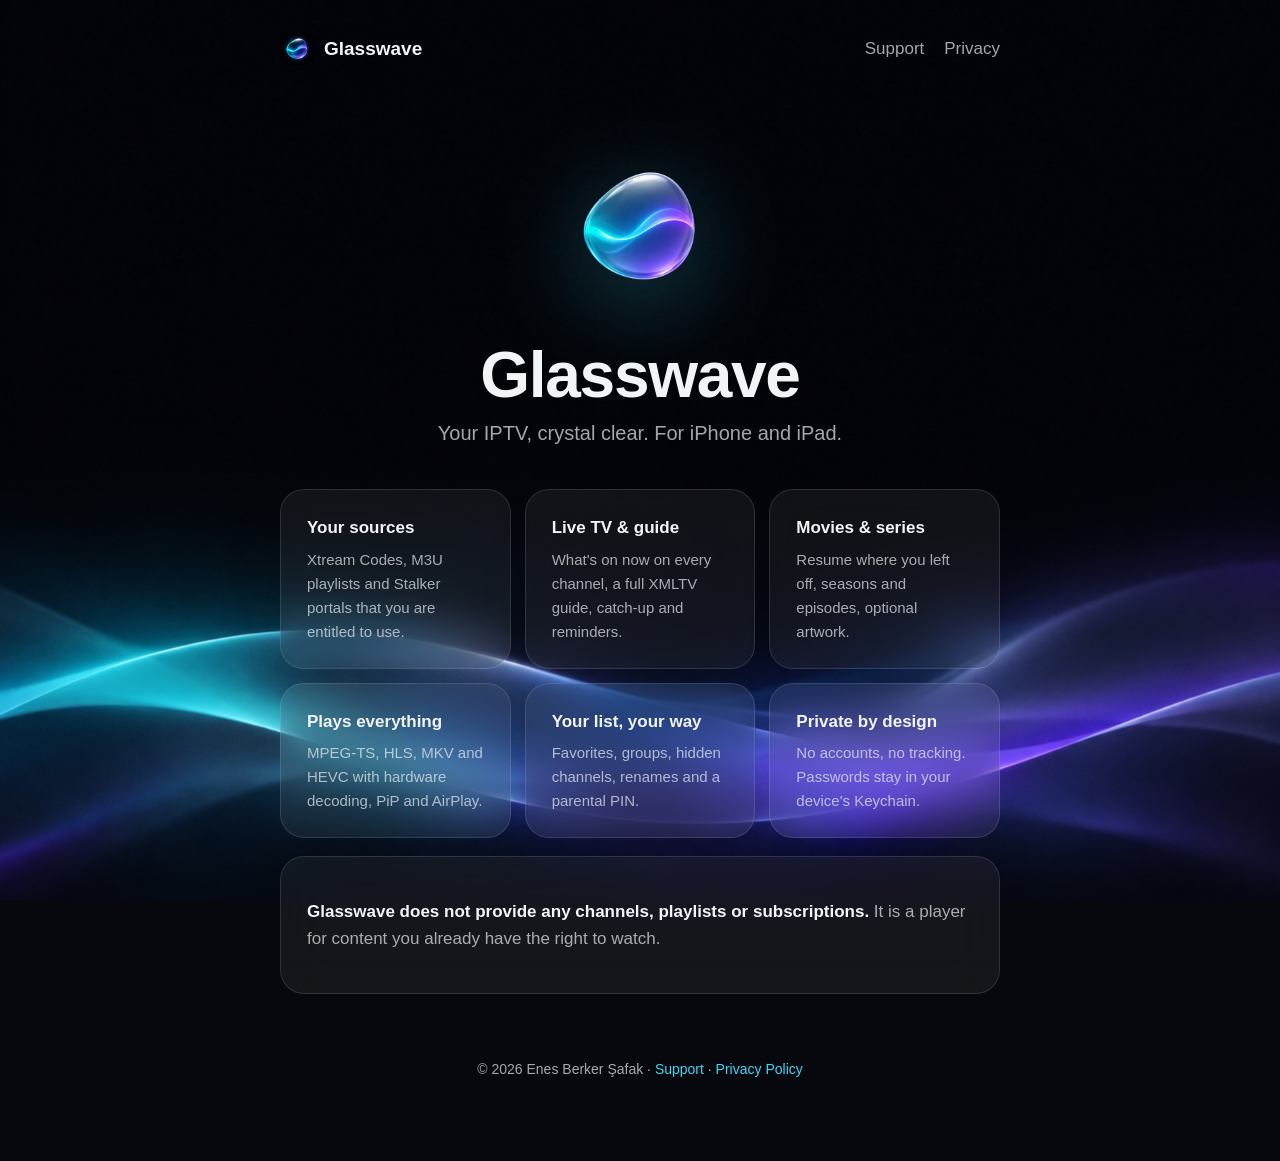
==== index.html @ 93c2eee1 "Glasswave website: home, support, privacy policy, demo playlist Co-Authored-By: Claude Opus 5.5 <nor" ====
<!doctype html>
<html lang="en">
<head>
  <meta charset="utf-8">
  <meta name="viewport" content="width=device-width, initial-scale=1">
  <title>Glasswave: IPTV Player</title>
  <meta name="description" content="A fast, private IPTV player for iPhone and iPad. Xtream Codes, M3U and Stalker, with a full TV guide.">
  <link rel="icon" href="assets/icon.png">
  <link rel="apple-touch-icon" href="assets/icon.png">
  <link rel="stylesheet" href="style.css">
</head>
<body>
  <div class="wrap">
    <nav>
      <a class="brand" href="./"><img src="assets/icon.png" alt="">Glasswave</a>
      <a href="support.html">Support</a>
      <a href="privacy.html">Privacy</a>
    </nav>

    <section class="hero">
      <img src="assets/brandmark.png" alt="">
      <h1>Glasswave</h1>
      <p>Your IPTV, crystal clear. For iPhone and iPad.</p>
    </section>

    <div class="grid">
      <div class="card"><h3>Your sources</h3><p>Xtream Codes, M3U playlists and Stalker portals that you are entitled to use.</p></div>
      <div class="card"><h3>Live TV &amp; guide</h3><p>What's on now on every channel, a full XMLTV guide, catch-up and reminders.</p></div>
      <div class="card"><h3>Movies &amp; series</h3><p>Resume where you left off, seasons and episodes, optional artwork.</p></div>
      <div class="card"><h3>Plays everything</h3><p>MPEG-TS, HLS, MKV and HEVC with hardware decoding, PiP and AirPlay.</p></div>
      <div class="card"><h3>Your list, your way</h3><p>Favorites, groups, hidden channels, renames and a parental PIN.</p></div>
      <div class="card"><h3>Private by design</h3><p>No accounts, no tracking. Passwords stay in your device's Keychain.</p></div>
    </div>

    <div class="card">
      <p><strong>Glasswave does not provide any channels, playlists or subscriptions.</strong>
      It is a player for content you already have the right to watch.</p>
    </div>

    <footer>© 2026 Enes Berker Şafak · <a href="support.html">Support</a> · <a href="privacy.html">Privacy Policy</a></footer>
  </div>
</body>
</html>
---- style.css ----
:root {
  --abyss: #07080d;
  --surface: rgba(255, 255, 255, 0.06);
  --line: rgba(255, 255, 255, 0.12);
  --text: #f2f4f8;
  --muted: rgba(242, 244, 248, 0.68);
  --accent: #3dd6f5;
  --violet: #7b61ff;
}

* { box-sizing: border-box; }

html { color-scheme: dark; }

body {
  margin: 0;
  background: var(--abyss) url("assets/background.jpg") center bottom / cover fixed no-repeat;
  color: var(--text);
  font: 17px/1.6 -apple-system, BlinkMacSystemFont, "SF Pro Text", "Segoe UI", Roboto, sans-serif;
  -webkit-font-smoothing: antialiased;
}

a { color: var(--accent); text-decoration: none; }
a:hover { text-decoration: underline; }

.wrap { max-width: 760px; margin: 0 auto; padding: 32px 20px 80px; }

nav { display: flex; align-items: center; gap: 20px; margin-bottom: 48px; flex-wrap: wrap; }
nav .brand { display: flex; align-items: center; gap: 10px; color: var(--text); font-weight: 700; font-size: 19px; margin-right: auto; }
nav .brand img { width: 34px; height: 34px; border-radius: 9px; }
nav a { color: var(--muted); }

.hero { text-align: center; padding: 24px 0 40px; }
.hero img { width: 180px; height: 180px; filter: drop-shadow(0 20px 50px rgba(61, 214, 245, 0.35)); }
.hero h1 { font-size: clamp(40px, 8vw, 64px); line-height: 1.05; margin: 16px 0 8px; letter-spacing: -0.02em; }
.hero p { color: var(--muted); font-size: 20px; margin: 0; }

h1 { font-size: 40px; letter-spacing: -0.02em; line-height: 1.1; margin: 0 0 8px; }
h2 { font-size: 22px; margin: 36px 0 8px; }
p, li { color: var(--muted); }
strong { color: var(--text); }

.card {
  background: var(--surface);
  border: 1px solid var(--line);
  border-radius: 24px;
  padding: 24px 26px;
  margin: 18px 0;
  backdrop-filter: blur(24px);
  -webkit-backdrop-filter: blur(24px);
}

.grid { display: grid; grid-template-columns: repeat(auto-fit, minmax(220px, 1fr)); gap: 14px; }
.grid .card { margin: 0; }
.grid h3 { margin: 0 0 6px; font-size: 17px; color: var(--text); }
.grid p { margin: 0; font-size: 15px; }

code {
  background: rgba(255, 255, 255, 0.08);
  border-radius: 8px;
  padding: 2px 8px;
  font-size: 15px;
  word-break: break-all;
}

.button {
  display: inline-block;
  background: var(--accent);
  color: var(--abyss);
  font-weight: 600;
  border-radius: 999px;
  padding: 12px 24px;
  margin-top: 8px;
}
.button:hover { text-decoration: none; filter: brightness(1.08); }

.note { font-size: 14px; color: var(--muted); }
footer { margin-top: 64px; font-size: 14px; color: var(--muted); text-align: center; }
hr { border: 0; border-top: 1px solid var(--line); margin: 40px 0; }
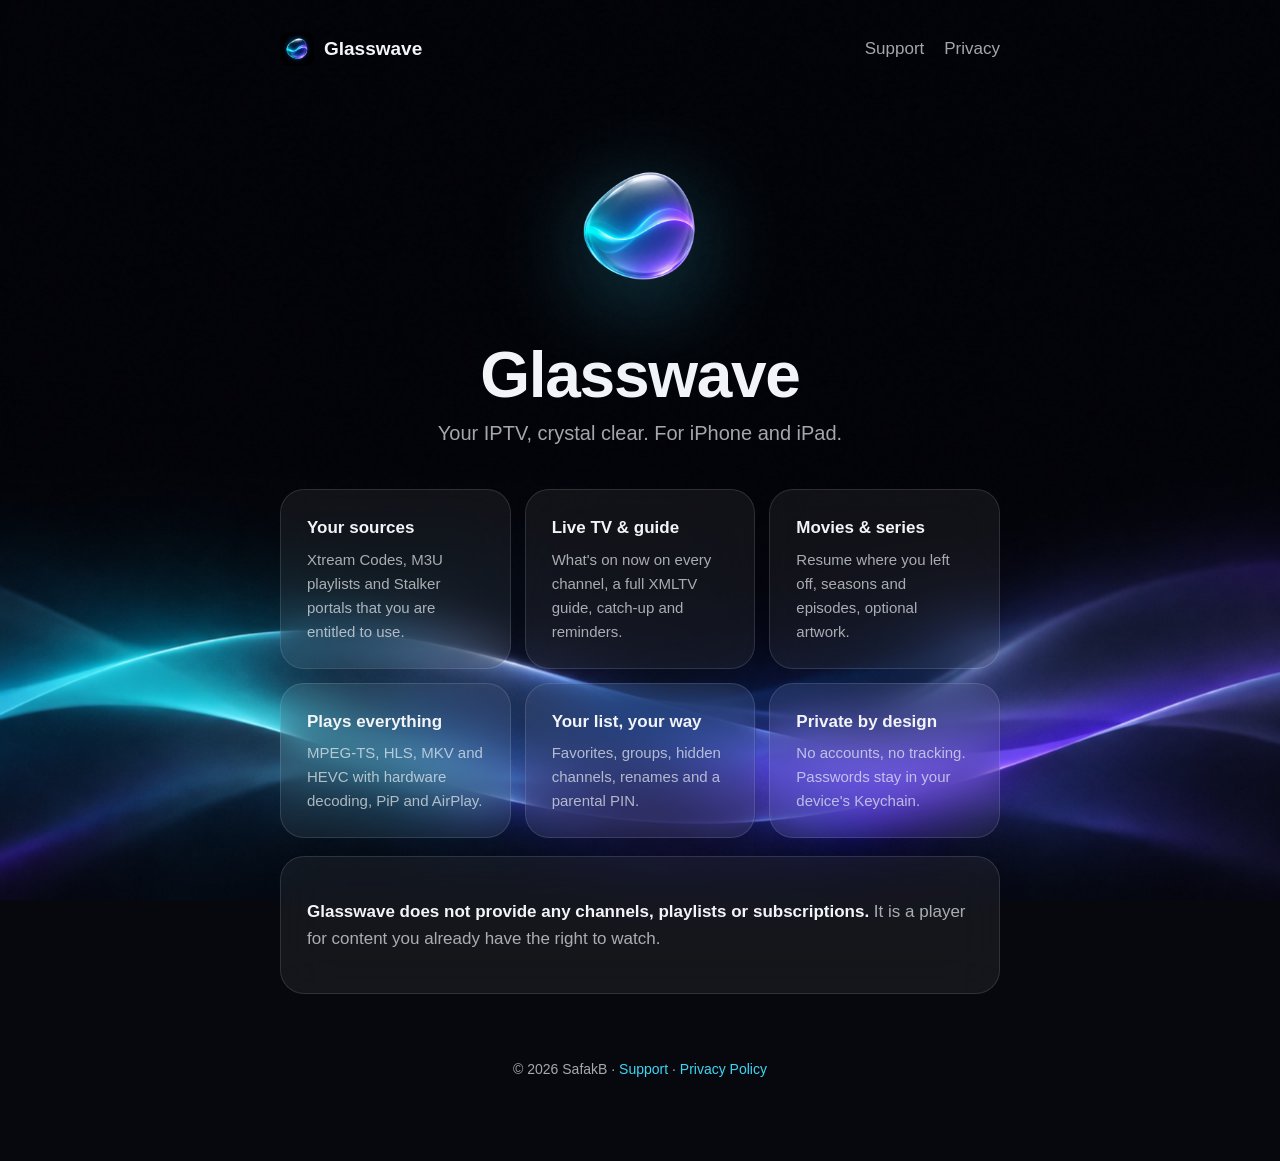
==== commit 06af1a33: "Copyright: SafakB Co-Authored-By: Claude Opus 5.5 <noreply@anthropic.com>" ====
--- a/index.html
+++ b/index.html
@@ -37,7 +37,7 @@
       It is a player for content you already have the right to watch.</p>
     </div>
 
-    <footer>© 2026 Enes Berker Şafak · <a href="support.html">Support</a> · <a href="privacy.html">Privacy Policy</a></footer>
+    <footer>© 2026 SafakB · <a href="support.html">Support</a> · <a href="privacy.html">Privacy Policy</a></footer>
   </div>
 </body>
 </html>
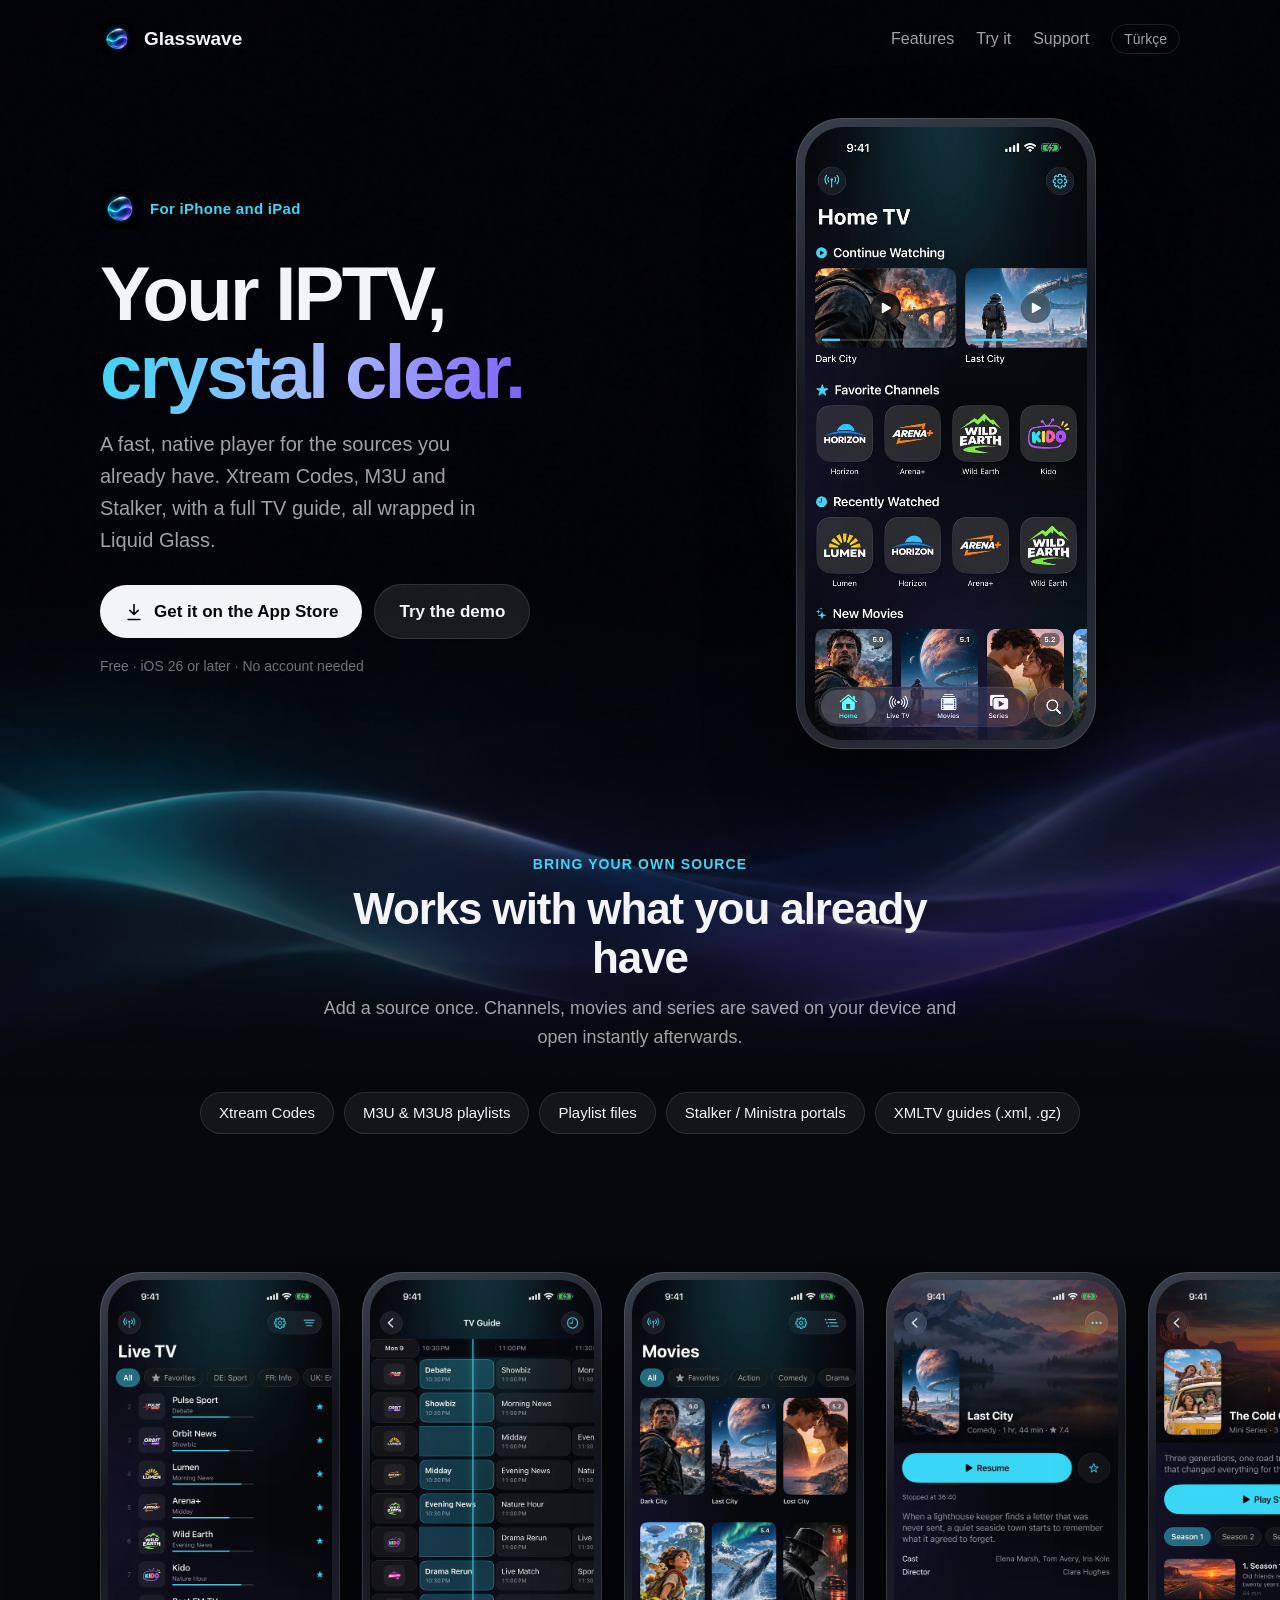
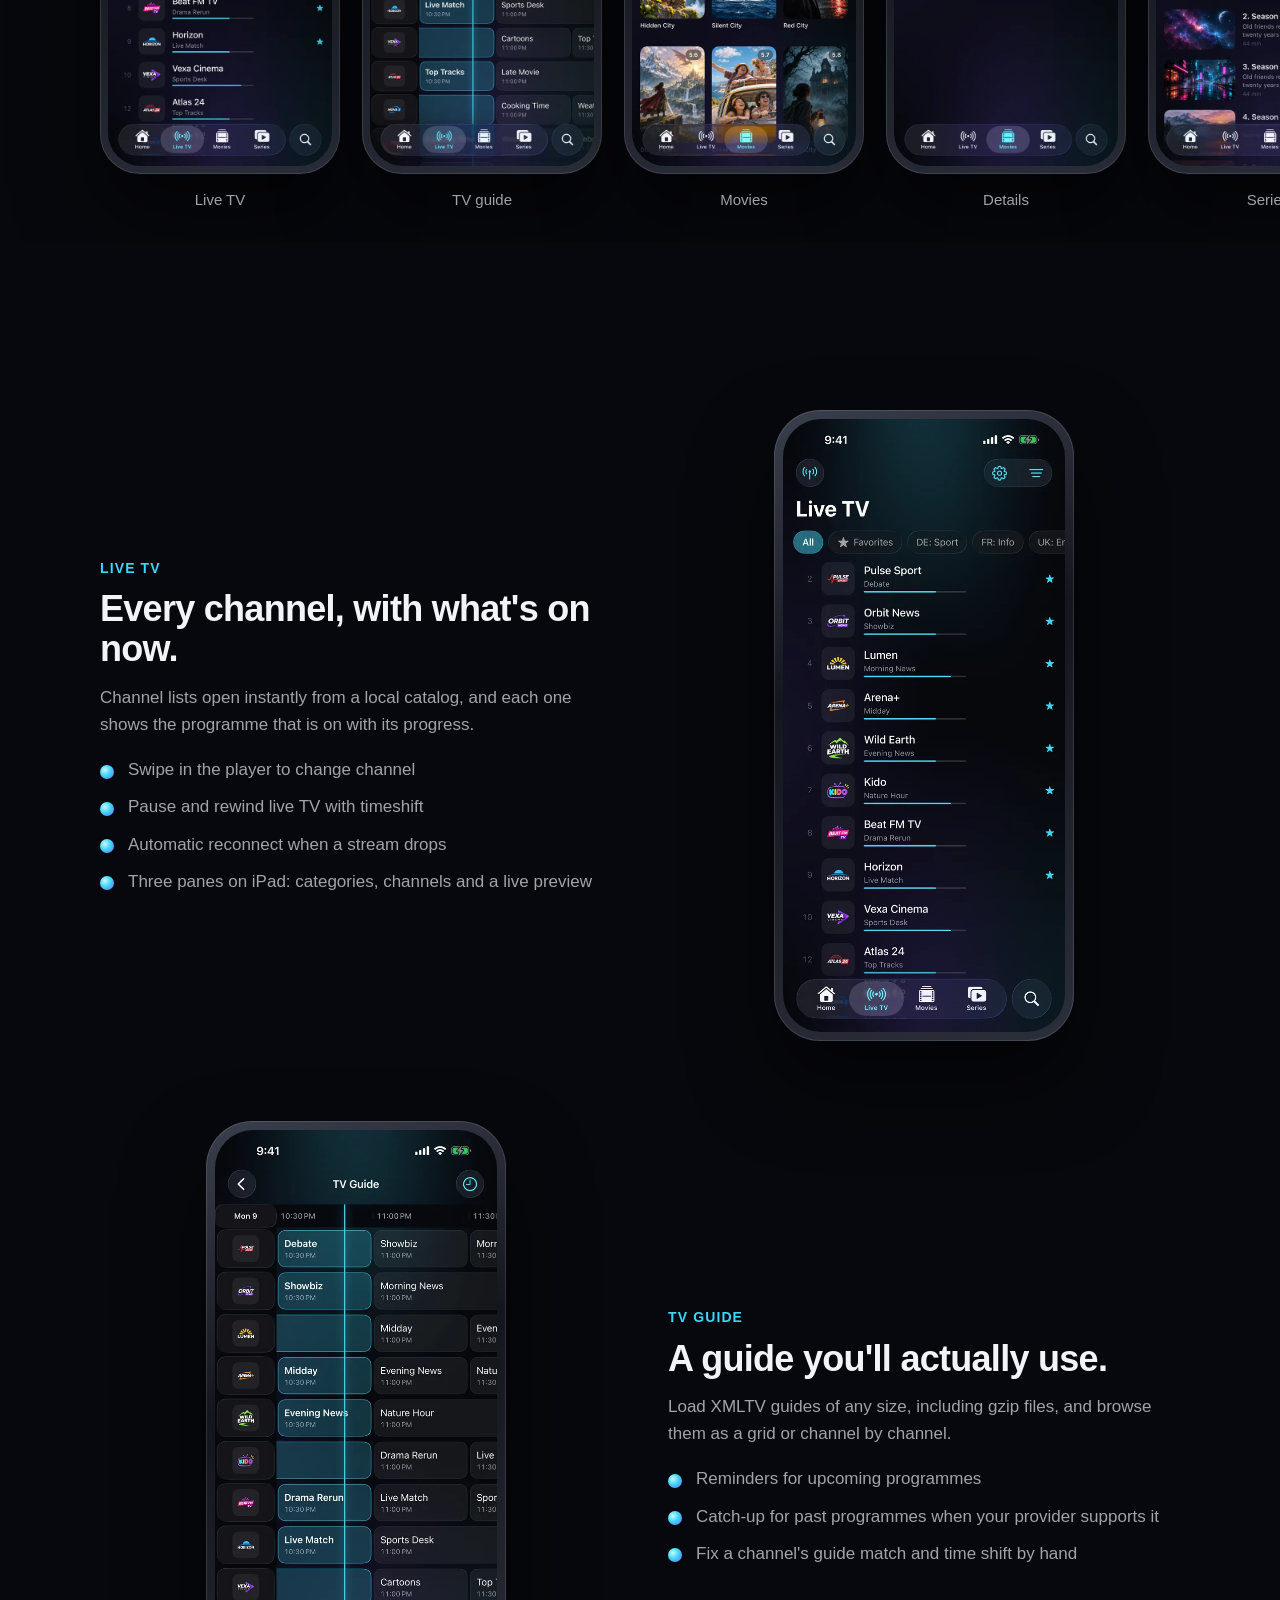
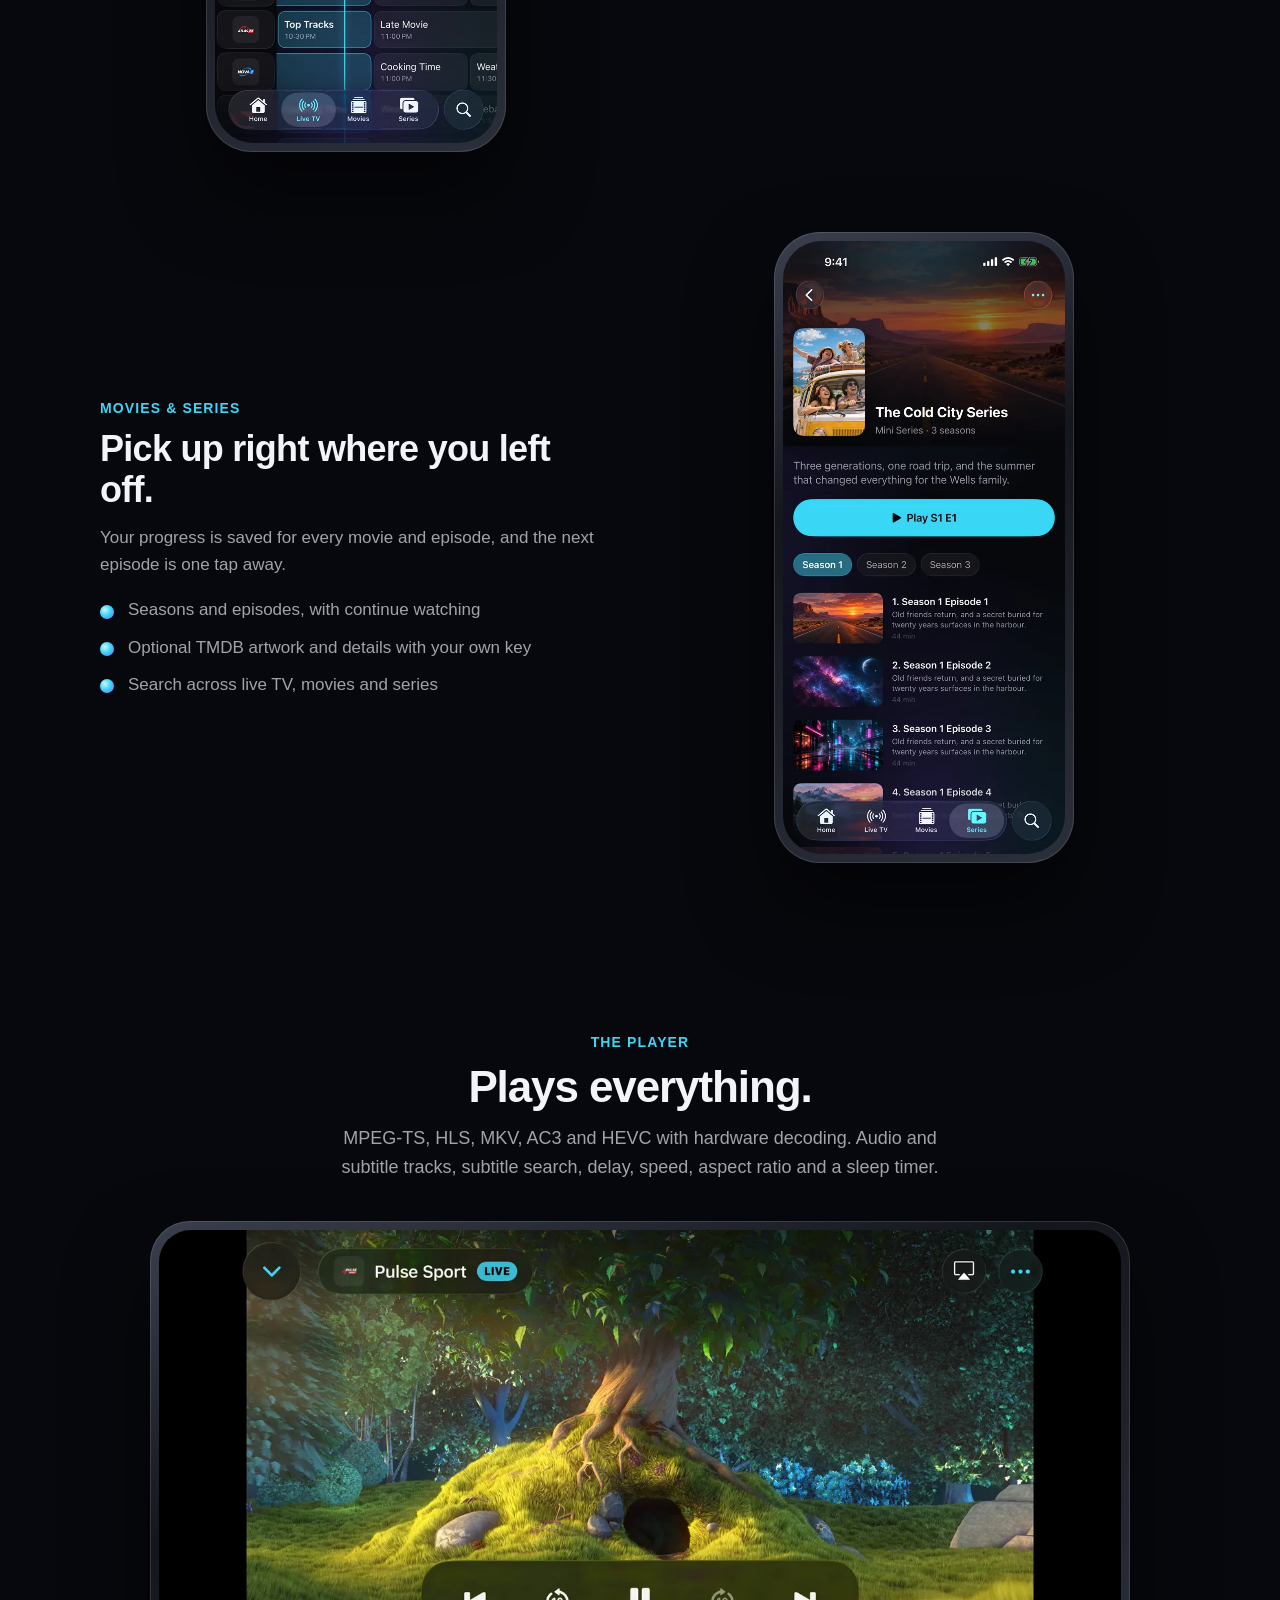
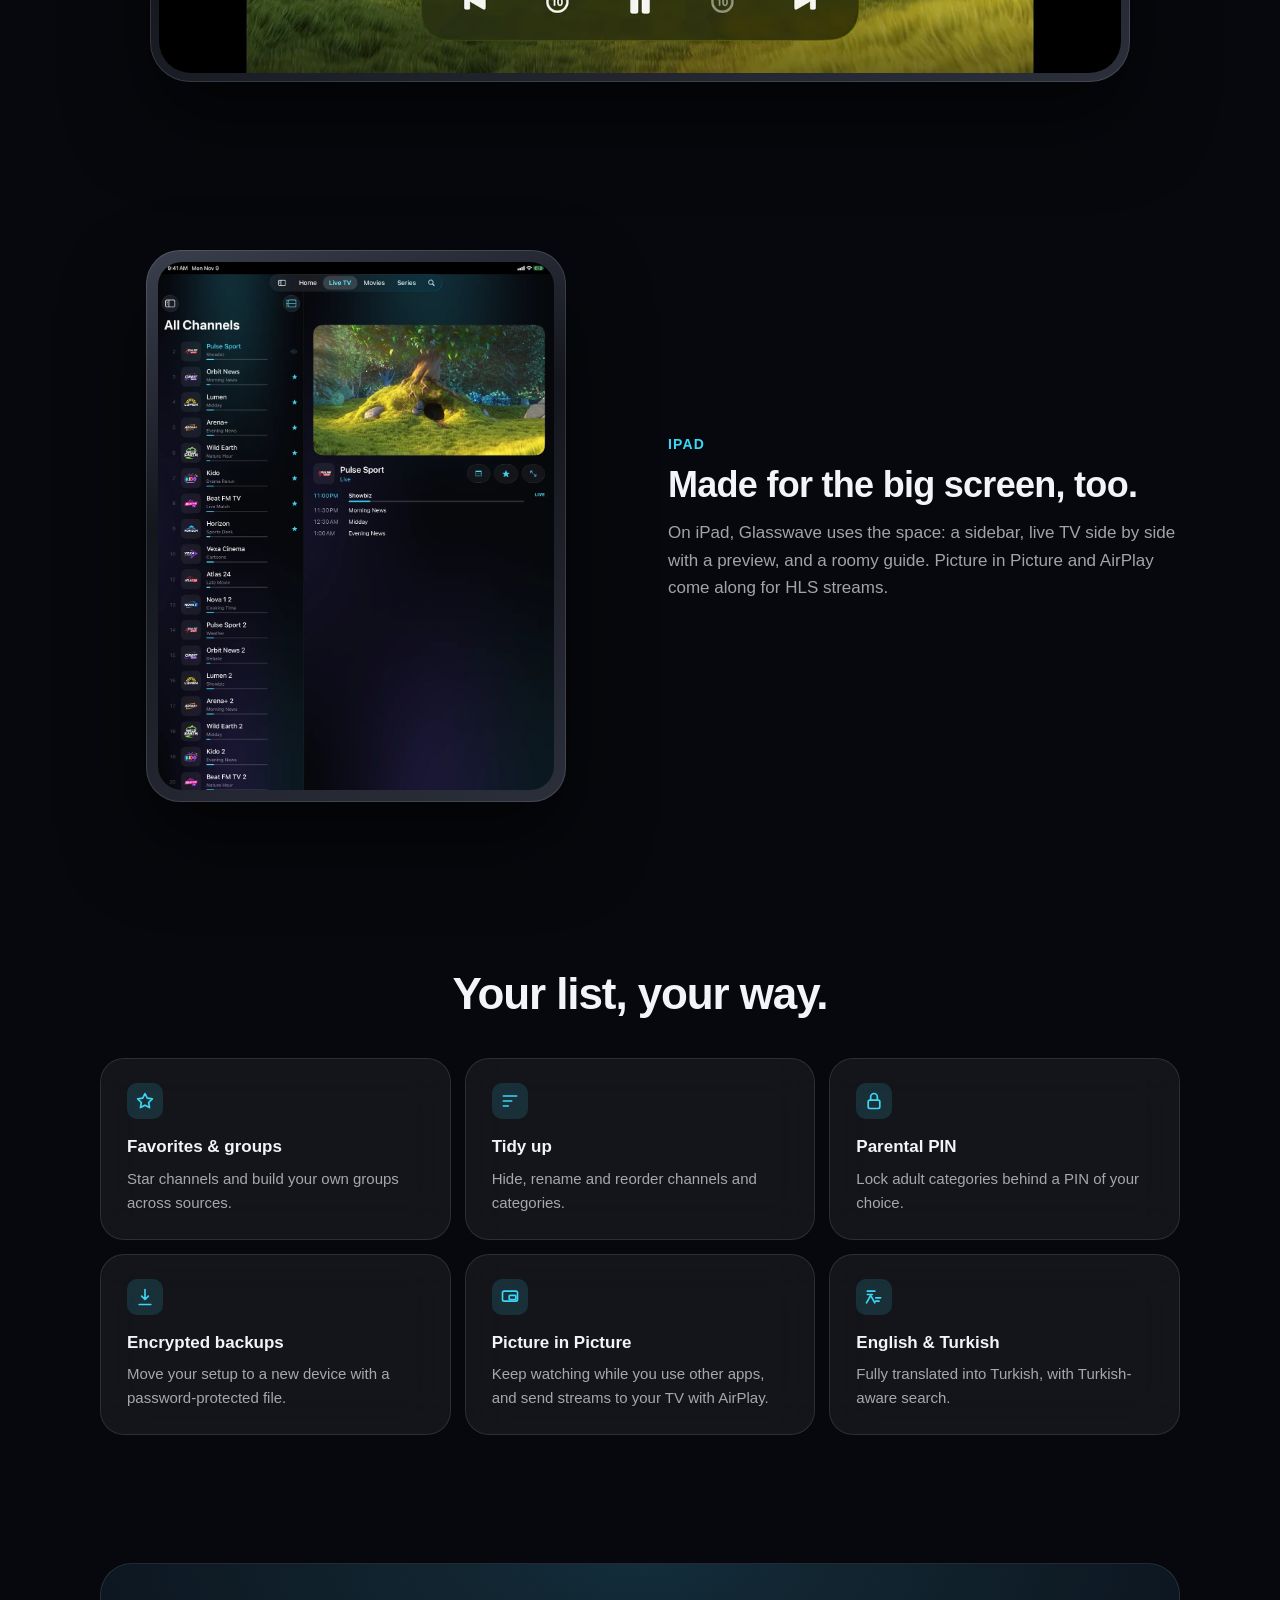
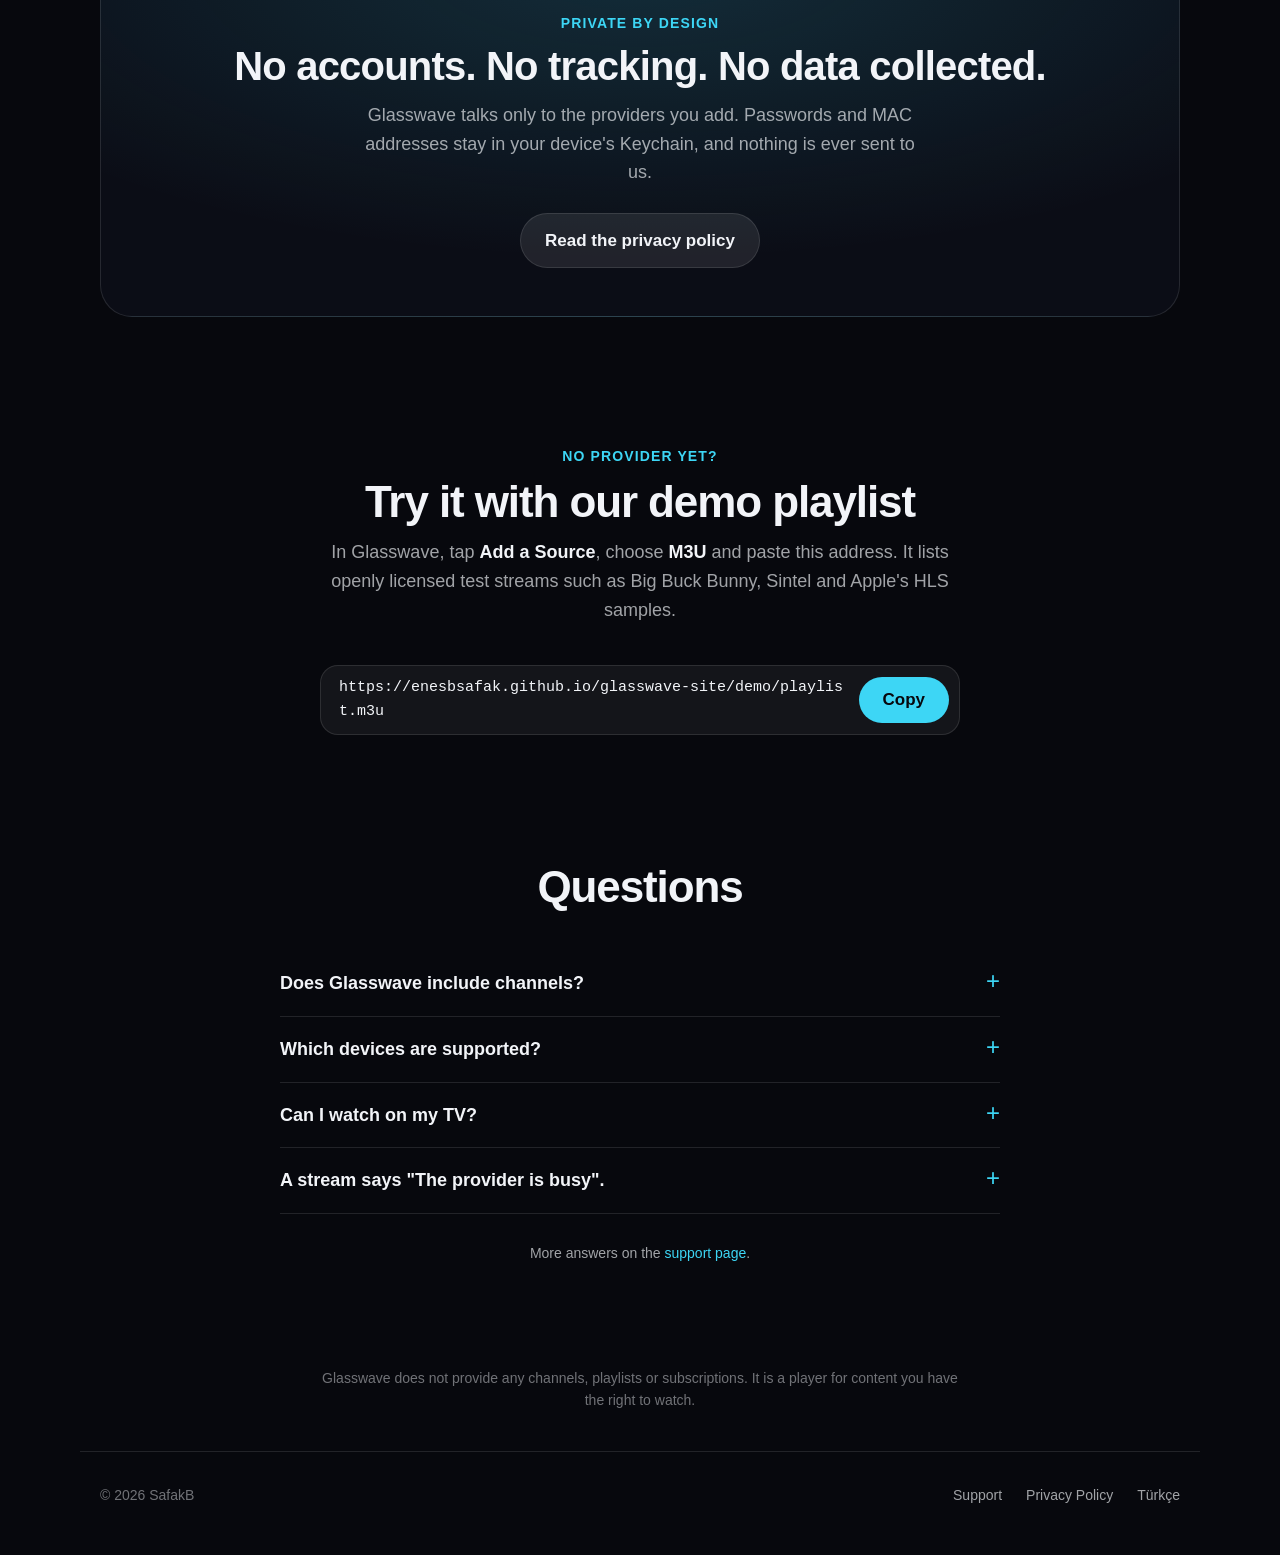
==== commit 6255a55f: "Richer landing page, Turkish page, screenshots, social card, SEO, 404 Co-Authored-By: Claude Opus 5." ====
--- a/index.html
+++ b/index.html
@@ -3,41 +3,259 @@
 <head>
   <meta charset="utf-8">
   <meta name="viewport" content="width=device-width, initial-scale=1">
-  <title>Glasswave: IPTV Player</title>
-  <meta name="description" content="A fast, private IPTV player for iPhone and iPad. Xtream Codes, M3U and Stalker, with a full TV guide.">
+  <title>Glasswave: IPTV Player for iPhone and iPad</title>
+  <meta name="description" content="A fast, private IPTV player for iPhone and iPad. Xtream Codes, M3U playlists and Stalker portals, with a full XMLTV guide, catch-up, timeshift, Picture in Picture and AirPlay.">
+  <link rel="canonical" href="https://enesbsafak.github.io/glasswave-site/">
+  <link rel="alternate" hreflang="en" href="https://enesbsafak.github.io/glasswave-site/">
+  <link rel="alternate" hreflang="tr" href="https://enesbsafak.github.io/glasswave-site/tr/">
+  <link rel="alternate" hreflang="x-default" href="https://enesbsafak.github.io/glasswave-site/">
+  <meta name="apple-itunes-app" content="app-id=6832701222">
+  <meta name="theme-color" content="#07080d">
+  <meta property="og:type" content="website">
+  <meta property="og:site_name" content="Glasswave">
+  <meta property="og:title" content="Glasswave: IPTV Player">
+  <meta property="og:description" content="Your IPTV, crystal clear. Xtream Codes, M3U and Stalker with a full TV guide, for iPhone and iPad.">
+  <meta property="og:url" content="https://enesbsafak.github.io/glasswave-site/">
+  <meta property="og:image" content="https://enesbsafak.github.io/glasswave-site/assets/og.jpg">
+  <meta property="og:image:width" content="1200">
+  <meta property="og:image:height" content="630">
+  <meta property="og:locale" content="en_US">
+  <meta property="og:locale:alternate" content="tr_TR">
+  <meta name="twitter:card" content="summary_large_image">
+  <meta name="twitter:image" content="https://enesbsafak.github.io/glasswave-site/assets/og.jpg">
   <link rel="icon" href="assets/icon.png">
   <link rel="apple-touch-icon" href="assets/icon.png">
+  <link rel="preload" as="image" href="assets/shots/iphone-01-home.webp">
   <link rel="stylesheet" href="style.css">
+  <script type="application/ld+json">
+  {
+    "@context": "https://schema.org",
+    "@type": "MobileApplication",
+    "name": "Glasswave: IPTV Player",
+    "operatingSystem": "iOS 26",
+    "applicationCategory": "EntertainmentApplication",
+    "description": "A fast, private IPTV player for iPhone and iPad. Xtream Codes, M3U playlists and Stalker portals, with a full TV guide.",
+    "image": "https://enesbsafak.github.io/glasswave-site/assets/icon.png",
+    "screenshot": "https://enesbsafak.github.io/glasswave-site/assets/og.jpg",
+    "installUrl": "https://apps.apple.com/app/id6832701222",
+    "offers": { "@type": "Offer", "price": "0", "priceCurrency": "USD" },
+    "author": { "@type": "Person", "name": "SafakB" }
+  }
+  </script>
 </head>
 <body>
-  <div class="wrap">
-    <nav>
-      <a class="brand" href="./"><img src="assets/icon.png" alt="">Glasswave</a>
-      <a href="support.html">Support</a>
-      <a href="privacy.html">Privacy</a>
-    </nav>
-
-    <section class="hero">
-      <img src="assets/brandmark.png" alt="">
-      <h1>Glasswave</h1>
-      <p>Your IPTV, crystal clear. For iPhone and iPad.</p>
-    </section>
-
-    <div class="grid">
-      <div class="card"><h3>Your sources</h3><p>Xtream Codes, M3U playlists and Stalker portals that you are entitled to use.</p></div>
-      <div class="card"><h3>Live TV &amp; guide</h3><p>What's on now on every channel, a full XMLTV guide, catch-up and reminders.</p></div>
-      <div class="card"><h3>Movies &amp; series</h3><p>Resume where you left off, seasons and episodes, optional artwork.</p></div>
-      <div class="card"><h3>Plays everything</h3><p>MPEG-TS, HLS, MKV and HEVC with hardware decoding, PiP and AirPlay.</p></div>
-      <div class="card"><h3>Your list, your way</h3><p>Favorites, groups, hidden channels, renames and a parental PIN.</p></div>
-      <div class="card"><h3>Private by design</h3><p>No accounts, no tracking. Passwords stay in your device's Keychain.</p></div>
+  <nav class="top" aria-label="Main">
+    <a class="brand" href="./"><img src="assets/icon.png" alt="" width="34" height="34">Glasswave</a>
+    <a href="#features">Features</a>
+    <a href="#try">Try it</a>
+    <a href="support.html">Support</a>
+    <a class="lang" href="tr/" hreflang="tr" lang="tr">Türkçe</a>
+  </nav>
+
+  <main>
+    <div class="wide hero">
+      <div>
+        <div class="eyebrow"><img src="assets/icon.png" alt="" width="40" height="40">For iPhone and iPad</div>
+        <h1>Your IPTV,<br><span>crystal clear.</span></h1>
+        <p class="lead">A fast, native player for the sources you already have. Xtream Codes, M3U and Stalker, with a full TV guide, all wrapped in Liquid Glass.</p>
+        <div class="actions">
+          <a class="button" href="https://apps.apple.com/app/id6832701222">
+            <svg viewBox="0 0 24 24" fill="none" stroke="currentColor" stroke-width="2" stroke-linecap="round" stroke-linejoin="round" aria-hidden="true"><path d="M12 3v12m0 0-5-5m5 5 5-5M5 21h14"/></svg>
+            Get it on the App Store
+          </a>
+          <a class="button ghost" href="#try">Try the demo</a>
+        </div>
+        <p class="fine">Free · iOS 26 or later · No account needed</p>
+      </div>
+      <div class="hero-art">
+        <div class="phone"><img src="assets/shots/iphone-01-home.webp" alt="Glasswave home screen with continue watching, favorite channels and new movies" width="560" height="1217" fetchpriority="high"></div>
+      </div>
     </div>
 
-    <div class="card">
-      <p><strong>Glasswave does not provide any channels, playlists or subscriptions.</strong>
-      It is a player for content you already have the right to watch.</p>
-    </div>
-
-    <footer>© 2026 SafakB · <a href="support.html">Support</a> · <a href="privacy.html">Privacy Policy</a></footer>
-  </div>
+    <section aria-labelledby="sources-title">
+      <div class="wide">
+        <div class="section-head">
+          <div class="kicker">Bring your own source</div>
+          <h2 id="sources-title">Works with what you already have</h2>
+          <p>Add a source once. Channels, movies and series are saved on your device and open instantly afterwards.</p>
+        </div>
+        <ul class="chips">
+          <li>Xtream Codes</li>
+          <li>M3U &amp; M3U8 playlists</li>
+          <li>Playlist files</li>
+          <li>Stalker / Ministra portals</li>
+          <li>XMLTV guides (.xml, .gz)</li>
+        </ul>
+      </div>
+    </section>
+
+    <section class="gallery-section" aria-label="Screenshots">
+      <div class="gallery">
+        <figure><div class="phone"><img src="assets/shots/iphone-02-live.webp" alt="Live TV channel list with what's on now" width="560" height="1217" loading="lazy"></div><figcaption>Live TV</figcaption></figure>
+        <figure><div class="phone"><img src="assets/shots/iphone-03-guide.webp" alt="TV guide grid" width="560" height="1217" loading="lazy"></div><figcaption>TV guide</figcaption></figure>
+        <figure><div class="phone"><img src="assets/shots/iphone-04-movies.webp" alt="Movies library with posters" width="560" height="1217" loading="lazy"></div><figcaption>Movies</figcaption></figure>
+        <figure><div class="phone"><img src="assets/shots/iphone-05-movie.webp" alt="Movie details page" width="560" height="1217" loading="lazy"></div><figcaption>Details</figcaption></figure>
+        <figure><div class="phone"><img src="assets/shots/iphone-06-series.webp" alt="Series with seasons and episodes" width="560" height="1217" loading="lazy"></div><figcaption>Series</figcaption></figure>
+        <figure><div class="phone"><img src="assets/shots/iphone-08-welcome.webp" alt="Welcome screen to add a source" width="560" height="1217" loading="lazy"></div><figcaption>Add a source</figcaption></figure>
+      </div>
+    </section>
+
+    <section id="features" aria-label="Features">
+      <div class="wide">
+        <div class="feature">
+          <div>
+            <div class="kicker">Live TV</div>
+            <h3>Every channel, with what's on now.</h3>
+            <p>Channel lists open instantly from a local catalog, and each one shows the programme that is on with its progress.</p>
+            <ul>
+              <li>Swipe in the player to change channel</li>
+              <li>Pause and rewind live TV with timeshift</li>
+              <li>Automatic reconnect when a stream drops</li>
+              <li>Three panes on iPad: categories, channels and a live preview</li>
+            </ul>
+          </div>
+          <div class="feature-art"><div class="phone"><img src="assets/shots/iphone-02-live.webp" alt="Live TV list" width="560" height="1217" loading="lazy"></div></div>
+        </div>
+
+        <div class="feature flip">
+          <div>
+            <div class="kicker">TV guide</div>
+            <h3>A guide you'll actually use.</h3>
+            <p>Load XMLTV guides of any size, including gzip files, and browse them as a grid or channel by channel.</p>
+            <ul>
+              <li>Reminders for upcoming programmes</li>
+              <li>Catch-up for past programmes when your provider supports it</li>
+              <li>Fix a channel's guide match and time shift by hand</li>
+            </ul>
+          </div>
+          <div class="feature-art"><div class="phone"><img src="assets/shots/iphone-03-guide.webp" alt="TV guide grid" width="560" height="1217" loading="lazy"></div></div>
+        </div>
+
+        <div class="feature">
+          <div>
+            <div class="kicker">Movies &amp; series</div>
+            <h3>Pick up right where you left off.</h3>
+            <p>Your progress is saved for every movie and episode, and the next episode is one tap away.</p>
+            <ul>
+              <li>Seasons and episodes, with continue watching</li>
+              <li>Optional TMDB artwork and details with your own key</li>
+              <li>Search across live TV, movies and series</li>
+            </ul>
+          </div>
+          <div class="feature-art"><div class="phone"><img src="assets/shots/iphone-06-series.webp" alt="Series page" width="560" height="1217" loading="lazy"></div></div>
+        </div>
+      </div>
+    </section>
+
+    <section aria-labelledby="player-title">
+      <div class="wide">
+        <div class="section-head">
+          <div class="kicker">The player</div>
+          <h2 id="player-title">Plays everything.</h2>
+          <p>MPEG-TS, HLS, MKV, AC3 and HEVC with hardware decoding. Audio and subtitle tracks, subtitle search, delay, speed, aspect ratio and a sleep timer.</p>
+        </div>
+        <div class="phone landscape" style="margin: 0 auto"><img src="assets/shots/iphone-07-player.webp" alt="Full-screen player in landscape" width="1400" height="644" loading="lazy"></div>
+      </div>
+    </section>
+
+    <section aria-labelledby="ipad-title">
+      <div class="wide">
+        <div class="feature flip">
+          <div>
+            <div class="kicker">iPad</div>
+            <h3 id="ipad-title">Made for the big screen, too.</h3>
+            <p>On iPad, Glasswave uses the space: a sidebar, live TV side by side with a preview, and a roomy guide. Picture in Picture and AirPlay come along for HLS streams.</p>
+          </div>
+          <div class="feature-art"><div class="tablet"><img src="assets/shots/ipad-02-live.webp" alt="Glasswave live TV on iPad" width="1100" height="1467" loading="lazy"></div></div>
+        </div>
+      </div>
+    </section>
+
+    <section aria-labelledby="more-title">
+      <div class="wide">
+        <div class="section-head">
+          <h2 id="more-title">Your list, your way.</h2>
+        </div>
+        <div class="grid">
+          <div class="card"><div class="icon"><svg viewBox="0 0 24 24" fill="none" stroke="currentColor" stroke-width="2" stroke-linecap="round" stroke-linejoin="round" aria-hidden="true"><path d="m12 3 2.7 5.6 6.1.9-4.4 4.3 1 6.1L12 17l-5.4 2.9 1-6.1L3.2 9.5l6.1-.9z"/></svg></div><h3>Favorites &amp; groups</h3><p>Star channels and build your own groups across sources.</p></div>
+          <div class="card"><div class="icon"><svg viewBox="0 0 24 24" fill="none" stroke="currentColor" stroke-width="2" stroke-linecap="round" stroke-linejoin="round" aria-hidden="true"><path d="M4 6h16M4 12h10M4 18h6"/></svg></div><h3>Tidy up</h3><p>Hide, rename and reorder channels and categories.</p></div>
+          <div class="card"><div class="icon"><svg viewBox="0 0 24 24" fill="none" stroke="currentColor" stroke-width="2" stroke-linecap="round" stroke-linejoin="round" aria-hidden="true"><rect x="5" y="11" width="14" height="10" rx="2"/><path d="M8 11V7a4 4 0 0 1 8 0v4"/></svg></div><h3>Parental PIN</h3><p>Lock adult categories behind a PIN of your choice.</p></div>
+          <div class="card"><div class="icon"><svg viewBox="0 0 24 24" fill="none" stroke="currentColor" stroke-width="2" stroke-linecap="round" stroke-linejoin="round" aria-hidden="true"><path d="M12 3v12m0 0-4-4m4 4 4-4M5 21h14"/></svg></div><h3>Encrypted backups</h3><p>Move your setup to a new device with a password-protected file.</p></div>
+          <div class="card"><div class="icon"><svg viewBox="0 0 24 24" fill="none" stroke="currentColor" stroke-width="2" stroke-linecap="round" stroke-linejoin="round" aria-hidden="true"><rect x="3" y="5" width="18" height="12" rx="2"/><rect x="11" y="10" width="8" height="5" rx="1"/></svg></div><h3>Picture in Picture</h3><p>Keep watching while you use other apps, and send streams to your TV with AirPlay.</p></div>
+          <div class="card"><div class="icon"><svg viewBox="0 0 24 24" fill="none" stroke="currentColor" stroke-width="2" stroke-linecap="round" stroke-linejoin="round" aria-hidden="true"><path d="M4 5h9M4 9h6"/><path d="M14 13h6M14 17h4"/><path d="m3 19 5-9 5 9"/></svg></div><h3>English &amp; Turkish</h3><p>Fully translated into Turkish, with Turkish-aware search.</p></div>
+        </div>
+      </div>
+    </section>
+
+    <section aria-labelledby="privacy-title">
+      <div class="wide">
+        <div class="band">
+          <div class="kicker">Private by design</div>
+          <h2 id="privacy-title">No accounts. No tracking. No data collected.</h2>
+          <p>Glasswave talks only to the providers you add. Passwords and MAC addresses stay in your device's Keychain, and nothing is ever sent to us.</p>
+          <a class="button ghost" href="privacy.html">Read the privacy policy</a>
+        </div>
+      </div>
+    </section>
+
+    <section id="try" aria-labelledby="try-title">
+      <div class="wide">
+        <div class="section-head">
+          <div class="kicker">No provider yet?</div>
+          <h2 id="try-title">Try it with our demo playlist</h2>
+          <p>In Glasswave, tap <strong>Add a Source</strong>, choose <strong>M3U</strong> and paste this address. It lists openly licensed test streams such as Big Buck Bunny, Sintel and Apple's HLS samples.</p>
+        </div>
+        <div class="copy">
+          <code id="demo-url">https://enesbsafak.github.io/glasswave-site/demo/playlist.m3u</code>
+          <button class="button accent" type="button" data-copy="demo-url">Copy</button>
+        </div>
+      </div>
+    </section>
+
+    <section aria-labelledby="faq-title">
+      <div class="wrap">
+        <div class="section-head">
+          <h2 id="faq-title">Questions</h2>
+        </div>
+        <details>
+          <summary>Does Glasswave include channels?</summary>
+          <p>No. Glasswave is a player only and comes without any channels, playlists or subscriptions. Add a source you are entitled to use.</p>
+        </details>
+        <details>
+          <summary>Which devices are supported?</summary>
+          <p>iPhone and iPad with iOS 26 or later.</p>
+        </details>
+        <details>
+          <summary>Can I watch on my TV?</summary>
+          <p>Yes, with AirPlay. Turn on <em>Native player for HLS</em> in Settings → Playback and use HLS streams.</p>
+        </details>
+        <details>
+          <summary>A stream says "The provider is busy".</summary>
+          <p>Many subscriptions allow one stream at a time. Close the stream on your other devices; Glasswave tries again by itself.</p>
+        </details>
+        <p class="note" style="text-align:center;margin-top:28px">More answers on the <a href="support.html">support page</a>.</p>
+      </div>
+    </section>
+
+    <p class="disclaimer">Glasswave does not provide any channels, playlists or subscriptions. It is a player for content you have the right to watch.</p>
+  </main>
+
+  <footer>
+    <span class="spacer">© 2026 SafakB</span>
+    <a href="support.html">Support</a>
+    <a href="privacy.html">Privacy Policy</a>
+    <a href="tr/" hreflang="tr">Türkçe</a>
+  </footer>
+
+  <script>
+    document.querySelectorAll("[data-copy]").forEach(function (button) {
+      button.addEventListener("click", function () {
+        var text = document.getElementById(button.dataset.copy).textContent.trim();
+        var label = button.textContent;
+        var done = function () { button.textContent = button.dataset.done || "Copied"; setTimeout(function () { button.textContent = label; }, 1600); };
+        if (navigator.clipboard) navigator.clipboard.writeText(text).then(done, function () {});
+      });
+    });
+  </script>
 </body>
 </html>
--- a/style.css
+++ b/style.css
@@ -1,60 +1,206 @@
 :root {
   --abyss: #07080d;
-  --surface: rgba(255, 255, 255, 0.06);
-  --line: rgba(255, 255, 255, 0.12);
+  --abyss-2: #0b0d16;
+  --surface: rgba(255, 255, 255, 0.055);
+  --surface-strong: rgba(255, 255, 255, 0.09);
+  --line: rgba(255, 255, 255, 0.11);
   --text: #f2f4f8;
-  --muted: rgba(242, 244, 248, 0.68);
+  --muted: rgba(242, 244, 248, 0.66);
+  --faint: rgba(242, 244, 248, 0.45);
   --accent: #3dd6f5;
   --violet: #7b61ff;
+  --radius: 24px;
+  --wide: 1120px;
+  --narrow: 760px;
 }
 
 * { box-sizing: border-box; }
 
-html { color-scheme: dark; }
+html { color-scheme: dark; scroll-behavior: smooth; -webkit-text-size-adjust: 100%; }
+@media (prefers-reduced-motion: reduce) { html { scroll-behavior: auto; } }
 
 body {
   margin: 0;
-  background: var(--abyss) url("assets/background.jpg") center bottom / cover fixed no-repeat;
+  background: var(--abyss);
   color: var(--text);
-  font: 17px/1.6 -apple-system, BlinkMacSystemFont, "SF Pro Text", "Segoe UI", Roboto, sans-serif;
+  font: 17px/1.6 -apple-system, BlinkMacSystemFont, "SF Pro Text", "Segoe UI", Roboto, "Helvetica Neue", sans-serif;
   -webkit-font-smoothing: antialiased;
+  overflow-x: hidden;
+}
+
+/* The wave artwork sits behind the top of every page. */
+body::before {
+  content: "";
+  position: absolute;
+  inset: 0 0 auto 0;
+  height: 1100px;
+  background: url("assets/background.jpg") center bottom / cover no-repeat;
+  opacity: 0.9;
+  mask-image: linear-gradient(to bottom, #000 55%, transparent);
+  -webkit-mask-image: linear-gradient(to bottom, #000 55%, transparent);
+  z-index: -1;
+  pointer-events: none;
 }
 
 a { color: var(--accent); text-decoration: none; }
 a:hover { text-decoration: underline; }
-
-.wrap { max-width: 760px; margin: 0 auto; padding: 32px 20px 80px; }
-
-nav { display: flex; align-items: center; gap: 20px; margin-bottom: 48px; flex-wrap: wrap; }
-nav .brand { display: flex; align-items: center; gap: 10px; color: var(--text); font-weight: 700; font-size: 19px; margin-right: auto; }
-nav .brand img { width: 34px; height: 34px; border-radius: 9px; }
-nav a { color: var(--muted); }
-
-.hero { text-align: center; padding: 24px 0 40px; }
-.hero img { width: 180px; height: 180px; filter: drop-shadow(0 20px 50px rgba(61, 214, 245, 0.35)); }
-.hero h1 { font-size: clamp(40px, 8vw, 64px); line-height: 1.05; margin: 16px 0 8px; letter-spacing: -0.02em; }
-.hero p { color: var(--muted); font-size: 20px; margin: 0; }
-
+a:focus-visible, button:focus-visible, summary:focus-visible { outline: 2px solid var(--accent); outline-offset: 3px; border-radius: 8px; }
+
+img { max-width: 100%; height: auto; display: block; }
+
+.wrap { max-width: var(--narrow); margin: 0 auto; padding: 0 20px; }
+.wide { max-width: var(--wide); margin: 0 auto; padding: 0 20px; }
+
+/* Navigation */
+nav.top {
+  display: flex; align-items: center; gap: 22px; flex-wrap: wrap;
+  max-width: var(--wide); margin: 0 auto; padding: 22px 20px;
+}
+nav.top .brand { display: flex; align-items: center; gap: 10px; color: var(--text); font-weight: 700; font-size: 19px; margin-right: auto; }
+nav.top .brand img { width: 34px; height: 34px; border-radius: 9px; }
+nav.top a { color: var(--muted); font-size: 16px; }
+nav.top a:hover { color: var(--text); text-decoration: none; }
+nav.top .lang { border: 1px solid var(--line); border-radius: 999px; padding: 3px 12px; font-size: 14px; }
+
+/* Buttons */
+.button {
+  display: inline-flex; align-items: center; gap: 10px;
+  background: var(--text); color: var(--abyss);
+  font-weight: 600; font-size: 17px;
+  border-radius: 999px; padding: 13px 24px;
+  border: 0; cursor: pointer; font-family: inherit;
+}
+.button:hover { text-decoration: none; filter: brightness(0.92); }
+.button svg { width: 20px; height: 20px; }
+.button.ghost { background: var(--surface-strong); color: var(--text); border: 1px solid var(--line); }
+.button.accent { background: var(--accent); color: var(--abyss); }
+.actions { display: flex; flex-wrap: wrap; gap: 12px; align-items: center; }
+
+/* Hero */
+.hero {
+  display: grid; grid-template-columns: 1.1fr 0.9fr; gap: 40px; align-items: center;
+  padding-top: 40px; padding-bottom: 40px;
+}
+.hero .eyebrow { display: inline-flex; align-items: center; gap: 10px; color: var(--accent); font-weight: 600; font-size: 15px; letter-spacing: 0.02em; }
+.hero .eyebrow img { width: 40px; height: 40px; border-radius: 10px; }
+.hero h1 { font-size: clamp(44px, 7vw, 76px); line-height: 1.02; letter-spacing: -0.035em; margin: 18px 0 18px; }
+.hero h1 span { background: linear-gradient(100deg, var(--accent), #a9b7ff 55%, var(--violet)); -webkit-background-clip: text; background-clip: text; color: transparent; }
+.hero .lead { font-size: 20px; color: var(--muted); margin: 0 0 28px; max-width: 34ch; }
+.hero .fine { font-size: 14px; color: var(--faint); margin: 16px 0 0; }
+.hero-art { position: relative; display: flex; justify-content: center; }
+.hero-art::before {
+  content: ""; position: absolute; width: 70%; height: 70%; top: 15%;
+  background: radial-gradient(closest-side, rgba(61, 214, 245, 0.35), transparent);
+  filter: blur(30px); z-index: -1;
+}
+
+/* Device frames */
+.phone {
+  width: 100%; max-width: 300px;
+  border-radius: 46px; padding: 9px;
+  background: linear-gradient(160deg, #3a3f4d, #14161d 40%, #2b2f3a);
+  box-shadow: 0 40px 80px rgba(0, 0, 0, 0.55), inset 0 0 0 1px rgba(255, 255, 255, 0.12);
+}
+.phone img { border-radius: 38px; width: 100%; }
+.phone.landscape { max-width: 980px; border-radius: 40px; }
+.phone.landscape img { border-radius: 32px; }
+.tablet {
+  width: 100%; max-width: 420px;
+  border-radius: 34px; padding: 12px;
+  background: linear-gradient(160deg, #3a3f4d, #14161d 40%, #2b2f3a);
+  box-shadow: 0 40px 80px rgba(0, 0, 0, 0.55), inset 0 0 0 1px rgba(255, 255, 255, 0.12);
+}
+.tablet img { border-radius: 24px; width: 100%; }
+
+/* Sections */
+section { padding: 64px 0; }
+.section-head { text-align: center; max-width: 640px; margin: 0 auto 40px; }
+.section-head h2 { font-size: clamp(30px, 4.6vw, 44px); line-height: 1.1; letter-spacing: -0.025em; margin: 0 0 12px; }
+.section-head p { color: var(--muted); font-size: 18px; margin: 0; }
+.kicker { color: var(--accent); font-weight: 600; font-size: 14px; letter-spacing: 0.08em; text-transform: uppercase; margin-bottom: 10px; }
+
+/* Source chips */
+.chips { display: flex; flex-wrap: wrap; justify-content: center; gap: 10px; margin: 0; padding: 0; list-style: none; }
+.chips li { background: var(--surface); border: 1px solid var(--line); border-radius: 999px; padding: 8px 18px; color: var(--text); font-weight: 500; font-size: 15px; }
+
+/* Gallery */
+.gallery {
+  display: flex; gap: 22px; overflow-x: auto; scroll-snap-type: x mandatory;
+  padding: 10px max(20px, calc((100vw - var(--wide)) / 2 + 20px)) 30px;
+  scrollbar-width: thin; scrollbar-color: var(--line) transparent;
+}
+.gallery figure { flex: 0 0 auto; width: 240px; margin: 0; scroll-snap-align: center; }
+.gallery .phone { max-width: none; border-radius: 40px; padding: 8px; }
+.gallery .phone img { border-radius: 33px; }
+.gallery figcaption { text-align: center; color: var(--muted); font-size: 15px; margin-top: 14px; }
+
+/* Feature rows */
+.feature {
+  display: grid; grid-template-columns: 1fr 1fr; gap: 56px; align-items: center;
+  padding: 40px 0;
+}
+.feature.flip .feature-art { order: -1; }
+.feature h3 { font-size: clamp(26px, 3.6vw, 36px); line-height: 1.12; letter-spacing: -0.02em; margin: 0 0 14px; }
+.feature p { color: var(--muted); margin: 0 0 18px; }
+.feature ul { list-style: none; padding: 0; margin: 0; display: grid; gap: 10px; }
+.feature li { position: relative; padding-left: 28px; color: var(--muted); }
+.feature li::before {
+  content: ""; position: absolute; left: 0; top: 0.5em; width: 14px; height: 14px; border-radius: 50%;
+  background: radial-gradient(circle at 35% 35%, #c9f6ff, var(--accent) 45%, var(--violet));
+}
+.feature-art { display: flex; justify-content: center; }
+
+/* Cards */
+.card {
+  background: var(--surface);
+  border: 1px solid var(--line);
+  border-radius: var(--radius);
+  padding: 24px 26px;
+  margin: 18px 0;
+  backdrop-filter: blur(24px);
+  -webkit-backdrop-filter: blur(24px);
+}
+.grid { display: grid; grid-template-columns: repeat(3, 1fr); gap: 14px; }
+@media (max-width: 860px) { .grid { grid-template-columns: repeat(2, 1fr); } }
+@media (max-width: 520px) { .grid { grid-template-columns: 1fr; } }
+.grid .card { margin: 0; }
+.card h3 { margin: 0 0 6px; font-size: 17px; color: var(--text); }
+.card p { margin: 0; font-size: 15px; }
+.card .icon { width: 36px; height: 36px; border-radius: 10px; display: grid; place-items: center; background: rgba(61, 214, 245, 0.14); color: var(--accent); margin-bottom: 14px; }
+.card .icon svg { width: 20px; height: 20px; }
+
+/* Privacy band */
+.band {
+  border-radius: 32px; padding: 48px 40px; text-align: center;
+  background: radial-gradient(120% 140% at 50% 0%, rgba(61, 214, 245, 0.16), transparent 60%), var(--abyss-2);
+  border: 1px solid var(--line);
+}
+.band h2 { font-size: clamp(28px, 4.2vw, 40px); letter-spacing: -0.02em; line-height: 1.12; margin: 0 0 12px; }
+.band p { color: var(--muted); max-width: 560px; margin: 0 auto 26px; font-size: 18px; }
+
+/* Copy field */
+.copy {
+  display: flex; align-items: center; gap: 10px; flex-wrap: wrap;
+  background: var(--surface); border: 1px solid var(--line); border-radius: 18px; padding: 10px 10px 10px 18px;
+  max-width: 640px; margin: 0 auto;
+}
+.copy code { flex: 1 1 260px; background: none; padding: 0; font-size: 15px; color: var(--text); word-break: break-all; }
+.copy button { flex: 0 0 auto; }
+
+/* FAQ */
+details { border-bottom: 1px solid var(--line); padding: 18px 0; }
+details summary { cursor: pointer; font-weight: 600; font-size: 18px; list-style: none; display: flex; justify-content: space-between; gap: 16px; }
+details summary::-webkit-details-marker { display: none; }
+details summary::after { content: "+"; color: var(--accent); font-weight: 400; font-size: 24px; line-height: 1; }
+details[open] summary::after { content: "−"; }
+details p { margin: 12px 0 0; }
+
+/* Text pages */
+.page { padding-top: 24px; padding-bottom: 40px; }
 h1 { font-size: 40px; letter-spacing: -0.02em; line-height: 1.1; margin: 0 0 8px; }
 h2 { font-size: 22px; margin: 36px 0 8px; }
 p, li { color: var(--muted); }
 strong { color: var(--text); }
-
-.card {
-  background: var(--surface);
-  border: 1px solid var(--line);
-  border-radius: 24px;
-  padding: 24px 26px;
-  margin: 18px 0;
-  backdrop-filter: blur(24px);
-  -webkit-backdrop-filter: blur(24px);
-}
-
-.grid { display: grid; grid-template-columns: repeat(auto-fit, minmax(220px, 1fr)); gap: 14px; }
-.grid .card { margin: 0; }
-.grid h3 { margin: 0 0 6px; font-size: 17px; color: var(--text); }
-.grid p { margin: 0; font-size: 15px; }
-
 code {
   background: rgba(255, 255, 255, 0.08);
   border-radius: 8px;
@@ -62,18 +208,36 @@
   font-size: 15px;
   word-break: break-all;
 }
-
-.button {
-  display: inline-block;
-  background: var(--accent);
-  color: var(--abyss);
-  font-weight: 600;
-  border-radius: 999px;
-  padding: 12px 24px;
-  margin-top: 8px;
-}
-.button:hover { text-decoration: none; filter: brightness(1.08); }
-
 .note { font-size: 14px; color: var(--muted); }
-footer { margin-top: 64px; font-size: 14px; color: var(--muted); text-align: center; }
 hr { border: 0; border-top: 1px solid var(--line); margin: 40px 0; }
+
+footer {
+  max-width: var(--wide); margin: 40px auto 0; padding: 32px 20px 48px;
+  border-top: 1px solid var(--line);
+  display: flex; flex-wrap: wrap; gap: 12px 24px; align-items: center;
+  font-size: 14px; color: var(--faint);
+}
+footer .spacer { margin-right: auto; }
+footer a { color: var(--muted); }
+
+.disclaimer { text-align: center; font-size: 14px; color: var(--faint); max-width: 640px; margin: 24px auto 0; }
+
+@media (max-width: 860px) {
+  .hero { grid-template-columns: 1fr; text-align: center; padding-top: 16px; }
+  .hero .lead { margin-left: auto; margin-right: auto; }
+  .hero .actions { justify-content: center; }
+  .hero-art .phone { max-width: 260px; }
+  .feature, .feature.flip { grid-template-columns: 1fr; gap: 32px; text-align: left; }
+  .feature-art { order: -1; }
+  .feature .phone { max-width: 250px; }
+  section { padding: 48px 0; }
+  .band { padding: 36px 22px; }
+}
+
+@media (max-width: 480px) {
+  body { font-size: 16px; }
+  nav.top { gap: 14px; }
+  .gallery figure { width: 200px; }
+  .copy { padding: 14px; }
+  .copy button { width: 100%; justify-content: center; }
+}
